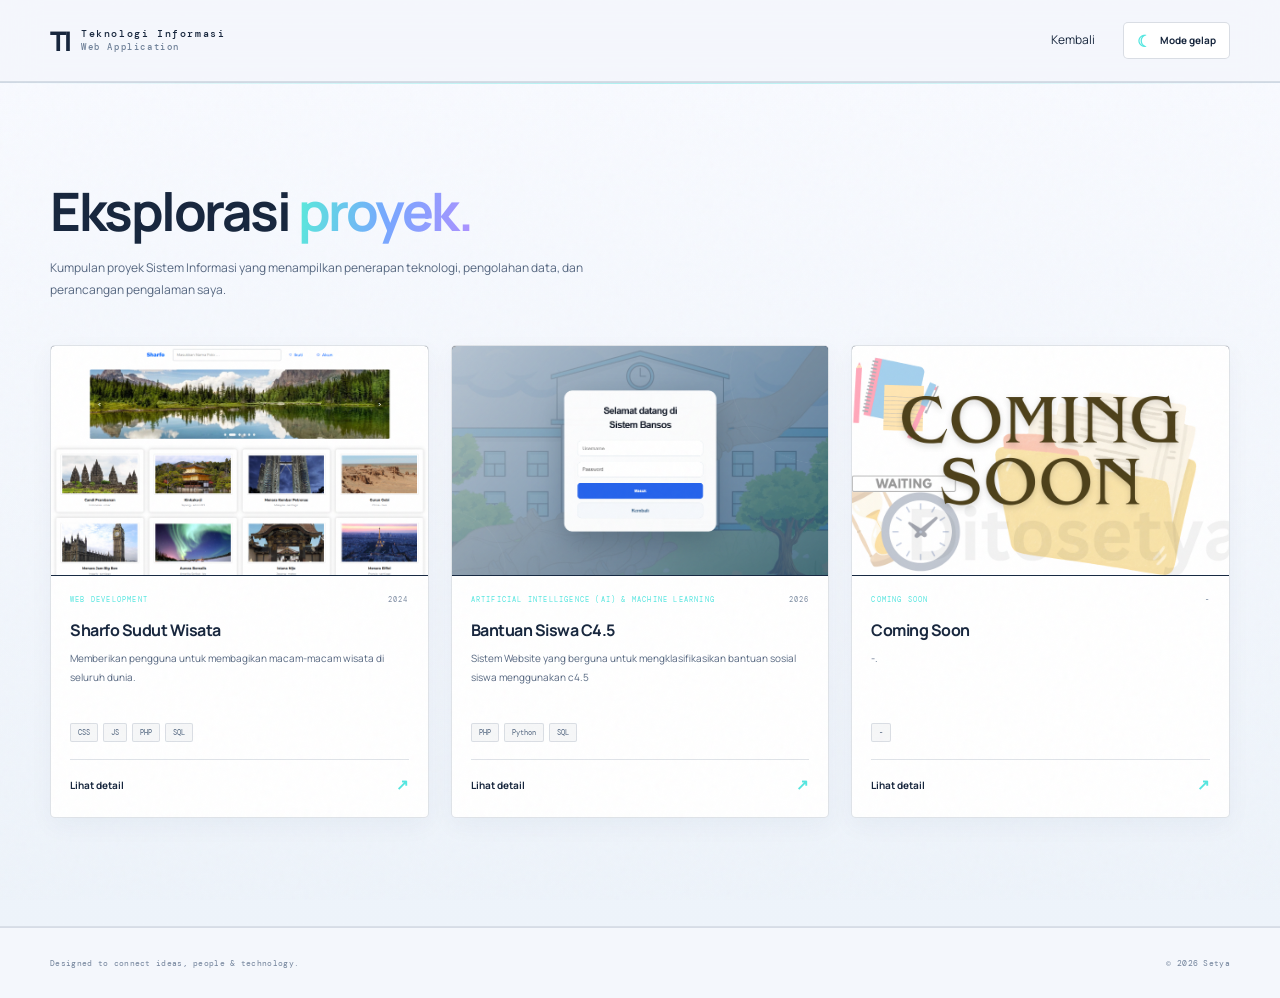
==== index.html @ 544d8579 "commit pertama: menghubungkan file lokal" ====
<!DOCTYPE html>
<html lang="id" data-theme="dark">
<head>
  <meta charset="UTF-8">
  <meta name="viewport" content="width=device-width, initial-scale=1.0">
  <meta name="theme-color" content="#090f1f" id="themeColorMeta">
  <meta name="description" content="Portofolio proyek Sistem Informasi.">
  <link rel="icon" type="image/png" href="webpage-list.png">
  <title>TI - Teknologi Informasi</title>
  <script>
    try {
      const savedTheme = localStorage.getItem('si-projectspace-theme');
      const preferredTheme = window.matchMedia('(prefers-color-scheme: light)').matches
        ? 'light'
        : 'dark';
      document.documentElement.dataset.theme =
        savedTheme || preferredTheme;
    } catch (error) {
      document.documentElement.dataset.theme = 'dark';
    }
  </script>
  <link rel="stylesheet" href="style.css">
  <style>
    /* Gambar proyek dari file lokal */
    .project-art { height: 230px; position: relative; overflow: hidden; background: #14243c; border-bottom: 1px solid var(--line); }
    .project-art::after { display: none; }
    .project-image { display: block; width: 100%; height: 100%; object-fit: cover; object-position: center; transition: transform .45s ease; }

    /* Seluruh kartu merupakan tautan */
    a.project-card { display: block; width: 100%; color: inherit; text-decoration: none; cursor: pointer; }
    a.project-card:focus-visible { outline: 2px solid var(--cyan); outline-offset: 5px; }
    a.project-card:hover .project-image { transform: scale(1.035); }

    /* Tampilan Lihat Detail */
    .detail-link { display: flex; align-items: center; justify-content: space-between; width: 100%; margin-top: 17px; padding: 12px 0 0; border-top: 1px solid var(--line); background: none; color: #dce9fa; font-size: 10px; font-weight: 700; text-align: left; }
    .detail-link span { font-size: 15px; color: var(--cyan); transition: transform .2s ease; }
    a.project-card:hover .detail-link span { transform: translate(3px, -3px); }
    html[data-theme="light"] .detail-link { color: #17263d; border-top-color: var(--line); }
    @media (max-width: 720px) {
      .project-art {
        height: 220px;
      }
    }
  </style>
  <script src="script.js" defer></script>
</head>

<body>
  <div class="page-noise" aria-hidden="true"></div>
  <!-- HEADER -->
  <header class="site-header">
    <nav class="nav container" aria-label="Navigasi utama">
      <a class="brand" href="#projects">
        <span class="brand-mark">TI</span>
        <span class="brand-name">
          Teknologi Informasi<span>Web Application</span>
        </span>
      </a>
      <div class="nav-actions">
        <a class="nav-link active" href="https://ditosetya.github.io/setya-portfolio/">Kembali</a>
        <button class="theme-toggle" id="themeToggle" type="button" aria-label="Ganti ke mode terang" aria-pressed="false">
          <span class="theme-toggle-icon" aria-hidden="true">☼</span>
          <span class="theme-toggle-label">Mode terang</span>
        </button>
      </div>
    </nav>
  </header>

  <!-- DAFTAR PROYEK -->
  <main>
    <section class="projects-section section-pad" id="projects">
      <div class="container">
        <div class="section-heading">
          <div>
            <h2>Eksplorasi <span class="gradient-text">proyek.</span></h2>
            <p class="section-description">Kumpulan proyek Sistem Informasi yang menampilkan penerapan teknologi, pengolahan data, dan perancangan pengalaman saya.</p>
          </div>
        </div>

        <!-- PROJECT GRID -->
        <div class="project-grid" id="projectGrid">

          <!-- PROJECT 01 || SHARFO SUDUT WISATA -->
          <a class="project-card project-library" href="Sharfo-Sudut-Wisata/index.html" aria-label="Buka Sistem Informasi Perpustakaan">
            <div class="project-art">
              <img class="project-image" src="Sharfo-Sudut-Wisata/assets/Judul-Sharfo-Sudut-Wisata.png" alt="Screenshot Sistem Informasi Perpustakaan" loading="lazy" decoding="async">
            </div>
            <div class="project-info">
              <div class="project-type">
                <span>WEB DEVELOPMENT</span>
                <span class="project-year">2024</span>
              </div>
              <h3>Sharfo Sudut Wisata</h3>
              <p>Memberikan pengguna untuk membagikan macam-macam wisata di seluruh dunia.</p>
              <div class="tag-row">
                <span>CSS</span>
                <span>JS</span>
                <span>PHP</span>
                <span>SQL</span>
              </div>
              <div class="detail-link">Lihat detail <span>↗</span></div>
            </div>
          </a>

          <!-- PROJECT 02 || BANTUAN SISWA C45 -->
          <a class="project-card project-dashboard" href="Bantuan-Siswa-C45/index.html" aria-label="Buka Dashboard Analisis Penjualan">
            <div class="project-art">
              <img class="project-image" src="Bantuan-Siswa-C45/assets/Judul-Bantuan-Siswa-C45.png" alt="Screenshot Dashboard Analisis Penjualan" loading="lazy" decoding="async">
            </div>
            <div class="project-info">
              <div class="project-type">
                <span>ARTIFICIAL INTELLIGENCE (AI) &amp; MACHINE LEARNING</span>
                <span class="project-year">2026</span>
              </div>
              <h3>Bantuan Siswa C4.5</h3>
              <p>Sistem Website yang berguna untuk mengklasifikasikan bantuan sosial siswa menggunakan c4.5</p>
              <div class="tag-row">
                <span>PHP</span>
                <span>Python</span>
                <span>SQL</span>
              </div>
              <div class="detail-link">Lihat detail <span>↗</span></div>
            </div>
          </a>

          <!-- PROJECT 03 || COMING SOON -->
          <a class="project-card project-kasir" href="#" aria-label="Buka Desain UI/UX Aplikasi Kasir">
            <div class="project-art">
              <img class="project-image" src="coming-soon.png" alt="Screenshot Desain UI/UX Aplikasi Kasir" loading="lazy" decoding="async">
            </div>
            <div class="project-info">
              <div class="project-type">
                <span>COMING SOON</span>
                <span class="project-year">-</span>
              </div>
              <h3>Coming Soon</h3>
              <p>-.</p>
              <div class="tag-row">
                <span>-</span>
              </div>
              <div class="detail-link">Lihat detail <span>↗</span></div>
            </div>
          </a>

        </div>
      </div>
    </section>
  </main>

  <!-- FOOTER -->
  <footer class="site-footer">
    <div class="container footer-inner">
      <p>Designed to connect ideas, people &amp; technology.</p>
      <span class="copyright">© <span id="currentYear">2026</span> Setya</span>
    </div>
  </footer>
</body>
</html>
---- style.css ----
@import url('https://fonts.googleapis.com/css2?family=DM+Mono:wght@400;500&family=Manrope:wght@400;500;600;700;800&display=swap');

:root{--bg:#090f1f;--bg-2:#0d1528;--panel:#101b31;--panel-2:#121f38;--text:#edf4ff;--muted:#99a9c3;--muted-2:#657894;--cyan:#55e6e0;--blue:#6c8cff;--purple:#a58bff;--line:rgba(166,190,226,.14);--mono:'DM Mono',monospace;--sans:'Manrope',Arial,sans-serif;--max:1180px}
*{box-sizing:border-box}html{scroll-behavior:smooth;scroll-padding-top:90px}body{margin:0;background:var(--bg);color:var(--text);font-family:var(--sans);font-size:14px;line-height:1.7;overflow-x:hidden}body.modal-open{overflow:hidden}a{color:inherit;text-decoration:none}button,input{font:inherit}.container{width:min(var(--max),calc(100% - 56px));margin:0 auto}.page-noise{position:fixed;inset:0;pointer-events:none;z-index:10;opacity:.12;background-image:url("data:image/svg+xml,%3Csvg viewBox='0 0 180 180' xmlns='http://www.w3.org/2000/svg'%3E%3Cfilter id='n'%3E%3CfeTurbulence type='fractalNoise' baseFrequency='.85' numOctaves='3' stitchTiles='stitch'/%3E%3C/filter%3E%3Crect width='100%25' height='100%25' filter='url(%23n)' opacity='.2'/%3E%3C/svg%3E")}.site-header{height:82px;border-bottom:1px solid var(--line);background:rgba(9,15,31,.82);backdrop-filter:blur(18px);position:sticky;top:0;z-index:20}.nav{height:100%;display:flex;align-items:center;justify-content:space-between}.brand{display:flex;align-items:center;gap:11px}.brand-mark{font-size:27px;font-weight:800;letter-spacing:-2px;color:#f6fbff}.brand-mark span{color:var(--cyan)}.brand-name{font-family:var(--mono);font-size:10px;letter-spacing:1.6px;color:#dce8fc;font-weight:500;line-height:1.4}.brand-name span{display:block;color:var(--muted-2);font-size:9px}.nav-links{display:flex;align-items:center;gap:36px}.nav-link{font-size:12px;color:var(--muted);transition:.2s}.nav-link:hover,.nav-link.active{color:var(--text)}.nav-cta{font-size:11px;font-weight:700;padding:11px 17px;border:1px solid rgba(85,230,224,.42);border-radius:5px;color:var(--cyan);transition:.25s}.nav-cta span{margin-left:13px}.nav-cta:hover{background:rgba(85,230,224,.1);border-color:var(--cyan)}.menu-toggle{display:none;background:none;border:0;padding:8px}.menu-toggle span{display:block;width:24px;height:2px;margin:5px;background:var(--text)}
.hero{min-height:650px;display:grid;grid-template-columns:1fr .9fr;align-items:center;position:relative;padding-top:45px;padding-bottom:78px}.hero-copy{padding:35px 0 20px;position:relative;z-index:2}.eyebrow{font-family:var(--mono);font-size:10px;letter-spacing:2px;color:var(--cyan);display:flex;align-items:center;gap:10px}.status-dot,.live-pulse{width:7px;height:7px;border-radius:50%;background:var(--cyan);box-shadow:0 0 12px var(--cyan)}h1,h2,h3,p{margin-top:0}.hero h1{font-size:clamp(43px,5.7vw,72px);line-height:1.11;letter-spacing:-4px;font-weight:800;max-width:670px;margin:25px 0 22px}.gradient-text{background:linear-gradient(100deg,#5be8dc 4%,#77a7ff 52%,#ad91ff 100%);-webkit-background-clip:text;background-clip:text;color:transparent}.hero-description{max-width:540px;color:var(--muted);font-size:14px;line-height:1.95}.hero-actions{display:flex;gap:13px;margin-top:32px}.button{display:inline-flex;align-items:center;justify-content:center;gap:24px;padding:14px 18px;border-radius:4px;font-size:11px;font-weight:800;letter-spacing:.2px;transition:transform .2s,background .2s}.button:hover{transform:translateY(-3px)}.button-primary{background:var(--cyan);color:#071520;box-shadow:0 8px 28px rgba(85,230,224,.15)}.button-primary:hover{background:#8af5ed}.button-ghost{border:1px solid var(--line);color:#d7e3f7}.button-ghost:hover{background:rgba(255,255,255,.04)}.hero-meta{display:flex;align-items:center;gap:27px;margin-top:59px}.meta-item{display:flex;flex-direction:column;gap:1px}.meta-number{font-size:22px;font-weight:800;letter-spacing:-1px}.meta-label{font-size:9px;color:var(--muted-2);font-family:var(--mono);letter-spacing:.4px}.meta-divider{height:29px;width:1px;background:var(--line)}
.hero-visual{height:470px;position:relative;display:flex;justify-content:center;align-items:center;isolation:isolate}.visual-grid{position:absolute;inset:22px 0;background-image:linear-gradient(rgba(120,157,207,.09) 1px,transparent 1px),linear-gradient(90deg,rgba(120,157,207,.09) 1px,transparent 1px);background-size:38px 38px;mask-image:radial-gradient(ellipse at center,#000 15%,transparent 72%);z-index:-2}.visual-glow{position:absolute;width:310px;height:310px;background:rgba(73,154,224,.18);filter:blur(75px);border-radius:50%;z-index:-2}.visual-orbit{position:absolute;border:1px solid rgba(108,140,255,.22);border-radius:50%;transform:rotate(-25deg)}.orbit-one{width:420px;height:210px}.orbit-two{width:330px;height:370px;transform:rotate(48deg);border-color:rgba(85,230,224,.18)}.core-card{width:235px;height:260px;border:1px solid rgba(135,177,235,.32);background:linear-gradient(145deg,rgba(24,43,73,.94),rgba(10,20,39,.93));box-shadow:0 25px 80px rgba(0,0,0,.4),inset 0 1px rgba(255,255,255,.08);border-radius:9px;display:flex;flex-direction:column;align-items:center;justify-content:center;position:relative;transform:rotate(-5deg)}.core-card:before,.core-card:after{content:"";position:absolute;width:7px;height:7px;border-radius:50%;background:var(--cyan);box-shadow:0 0 15px var(--cyan)}.core-card:before{top:13px;left:13px}.core-card:after{bottom:13px;right:13px;background:var(--purple);box-shadow:0 0 15px var(--purple)}.core-symbol{width:66px;height:66px;display:grid;grid-template-columns:1fr 1fr;gap:5px;transform:rotate(45deg);margin-bottom:23px}.core-symbol span{border:2px solid var(--cyan);border-radius:3px;box-shadow:0 0 13px rgba(85,230,224,.2)}.core-symbol span:nth-child(2),.core-symbol span:nth-child(3){border-color:var(--blue)}.core-card p{text-align:center;line-height:1.2;letter-spacing:3px;font-size:11px;color:#aabbd8;margin:0}.core-card p b{font-size:19px;color:#f0f7ff;letter-spacing:2px}.core-line{width:50px;height:1px;background:linear-gradient(90deg,transparent,var(--cyan),transparent);margin:18px 0 10px}.core-card small{font-family:var(--mono);font-size:7px;letter-spacing:1.1px;color:#7e91af}.floating-card{position:absolute;display:flex;align-items:center;gap:11px;min-width:205px;padding:12px 14px;border:1px solid rgba(139,172,221,.2);border-radius:6px;background:rgba(13,25,46,.9);box-shadow:0 15px 40px rgba(0,0,0,.25);backdrop-filter:blur(10px)}.card-top{top:76px;right:0}.card-bottom{bottom:78px;left:2px}.mini-icon{width:30px;height:30px;display:grid;place-items:center;border-radius:5px;font-size:18px}.mini-icon.cyan{background:rgba(85,230,224,.12);color:var(--cyan)}.mini-icon.purple{background:rgba(165,139,255,.14);color:var(--purple)}.floating-card strong{font-size:10px;display:block}.floating-card small{display:block;font-size:8px;color:var(--muted-2);font-family:var(--mono)}.tiny-arrow{margin-left:auto;color:var(--cyan)}.live-pulse{margin-left:auto;width:6px;height:6px}.visual-label{position:absolute;font-family:var(--mono);font-size:8px;color:#526681;letter-spacing:1px}.label-left{bottom:20px;left:3px}.label-right{top:20px;right:8px}.scroll-cue{position:absolute;bottom:23px;left:0;display:flex;align-items:center;gap:11px;font-family:var(--mono);font-size:8px;letter-spacing:1.5px;color:#657894}.scroll-cue span{height:32px;width:1px;background:linear-gradient(var(--cyan),transparent)}
.section-pad{padding:108px 0}.projects-section{background:linear-gradient(180deg,#0b1324 0%,#0d172b 100%);border-top:1px solid var(--line);border-bottom:1px solid var(--line);position:relative}.projects-section:before{content:"";position:absolute;top:0;left:0;right:0;height:1px;background:linear-gradient(90deg,transparent,rgba(85,230,224,.45),transparent)}.section-heading{display:flex;align-items:flex-end;justify-content:space-between;margin-bottom:43px}.section-eyebrow{color:#7c91b0}.section-heading h2,.about-heading h2,.contact-inner h2{font-size:clamp(34px,4.5vw,53px);line-height:1.2;letter-spacing:-2.5px;margin:15px 0 13px}.section-description{max-width:540px;color:var(--muted);font-size:12px;line-height:1.9;margin-bottom:0}.section-index{text-align:right;font-family:var(--mono);display:flex;flex-direction:column;gap:6px;padding-bottom:5px}.section-index span{font-size:8px;letter-spacing:1.5px;color:var(--muted-2)}.section-index strong{font-size:13px;font-weight:400;color:var(--cyan)}.project-toolbar{display:flex;justify-content:space-between;align-items:center;gap:20px;margin-bottom:27px}.filter-list{display:flex;align-items:center;gap:7px;flex-wrap:wrap}.filter-button{border:1px solid transparent;background:transparent;color:var(--muted);font-size:10px;padding:8px 11px;border-radius:3px;cursor:pointer;transition:.2s}.filter-button:hover{color:var(--text);border-color:var(--line)}.filter-button.active{background:rgba(85,230,224,.09);border-color:rgba(85,230,224,.25);color:var(--cyan)}.filter-button span{font-family:var(--mono);font-size:8px;margin-left:5px;opacity:.65}.search-box{height:35px;min-width:190px;border:1px solid var(--line);border-radius:3px;display:flex;align-items:center;gap:8px;padding:0 10px;color:var(--muted-2)}.search-box>span{font-size:20px;line-height:1}.search-box input{width:125px;outline:0;border:0;background:transparent;color:var(--text);font-size:10px}.search-box input::placeholder{color:#647895}.search-box kbd{font-family:var(--mono);font-size:8px;border:1px solid var(--line);border-radius:3px;padding:1px 5px}.project-grid{display:grid;grid-template-columns:repeat(3,1fr);gap:22px}.project-card{background:rgba(16,27,49,.68);border:1px solid var(--line);border-radius:5px;overflow:hidden;transition:transform .3s,border-color .3s,box-shadow .3s;min-width:0}.project-card:hover{transform:translateY(-6px);border-color:rgba(85,230,224,.32);box-shadow:0 18px 45px rgba(0,0,0,.18)}.project-card.is-hidden{display:none}.project-art{height:218px;position:relative;overflow:hidden;background:#14243c;border-bottom:1px solid var(--line)}.project-art:after{content:"";position:absolute;inset:0;background:linear-gradient(135deg,rgba(85,230,224,.035),transparent 45%,rgba(165,139,255,.05));pointer-events:none}.art-topline{position:absolute;top:14px;left:16px;right:16px;display:flex;justify-content:space-between;font-family:var(--mono);font-size:7px;letter-spacing:1px;color:rgba(194,216,244,.65);z-index:2}.art-library{background:radial-gradient(ellipse at 50% 100%,#1b4b65 0%,#14263e 51%,#111d34 100%)}.library-window{position:absolute;width:72%;height:143px;left:14%;top:56px;border:1px solid rgba(155,205,229,.35);border-radius:5px;background:#e8f2f7;box-shadow:0 15px 35px rgba(0,0,0,.35);transform:perspective(700px) rotateY(-8deg) rotateX(3deg);overflow:hidden}.window-bar{height:17px;background:#d3e3ed;display:flex;align-items:center;padding:0 8px;gap:4px}.window-bar i{height:4px;width:4px;border-radius:50%;background:#86a4ba}.window-bar span{font:6px var(--mono);color:#668096;margin-left:8px}.library-content{display:flex;height:126px}.library-side{width:29%;background:#173d55;padding:12px 9px;color:#b4edf0;font-size:8px}.library-side i{display:block;width:62%;height:3px;background:#50758a;border-radius:4px;margin-top:11px}.library-main{padding:12px 13px;flex:1;color:#18364a}.library-main small{font:6px var(--mono);color:#66859a}.library-main>b{display:block;font-size:13px;line-height:1.1;margin-top:5px}.book-row{display:flex;gap:5px;margin-top:9px}.book-row i{height:22px;width:15px;border-radius:2px;background:linear-gradient(130deg,#69c9c2,#24718c)}.book-row i:nth-child(2){background:linear-gradient(130deg,#a7a1f3,#5d6da9)}.book-row i:nth-child(3){background:linear-gradient(130deg,#f0b979,#c47553)}.fake-lines i{display:block;height:2px;background:#cfdee7;margin-top:5px;width:80%}.fake-lines i:nth-child(2){width:60%}.art-orbit{position:absolute;width:210px;height:210px;border:1px solid rgba(85,230,224,.16);border-radius:50%;left:calc(50% - 105px);top:25px}.art-dashboard{background:radial-gradient(ellipse at 50% 100%,#364477 0%,#1a2445 56%,#121c36 100%)}.dash-window{position:absolute;left:15%;top:57px;width:70%;height:140px;border-radius:5px;border:1px solid rgba(153,170,255,.35);background:#101a33;padding:12px 14px;box-shadow:0 15px 35px rgba(0,0,0,.3);transform:rotate(2deg)}.dash-heading{display:flex;justify-content:space-between;color:#d8e2ff;font-size:8px}.dash-heading b{color:#8ea4df;letter-spacing:2px}.dash-metrics{display:flex;gap:18px;margin-top:8px}.dash-metrics div{display:flex;flex-direction:column}.dash-metrics small{font:6px var(--mono);color:#7e90bb}.dash-metrics b{font-size:11px;color:#edf3ff}.dash-metrics i{font:6px var(--mono);font-style:normal;color:#58dcca}.chart-area{height:51px;border-bottom:1px solid #344366;display:flex;align-items:flex-end;margin-top:5px;position:relative}.chart-y{position:absolute;inset:0;display:flex;flex-direction:column;justify-content:space-around}.chart-y i{height:1px;width:100%;background:rgba(123,145,192,.15)}.bars{height:100%;width:100%;display:flex;align-items:flex-end;justify-content:space-around;padding:0 9px;z-index:1}.bars i{width:8px;height:var(--h);background:linear-gradient(0deg,#4d82e9,#68e4d6);border-radius:2px 2px 0 0}.art-pos{background:radial-gradient(ellipse at center,#3a386f 0%,#202749 45%,#121d37 100%)}.phone-mockup{position:absolute;width:112px;height:177px;left:calc(50% - 56px);top:48px;border:3px solid #29395a;border-radius:18px;background:#0e1930;padding:5px;box-shadow:0 15px 40px rgba(0,0,0,.4);transform:rotate(-7deg)}.phone-notch{height:7px;width:37px;border-radius:0 0 7px 7px;background:#29395a;margin:-2px auto 5px}.phone-screen{height:calc(100% - 10px);border-radius:10px;background:linear-gradient(160deg,#172d4a,#101b34);padding:7px 7px;color:#eaf5ff}.phone-greeting{font-size:6px;color:#9eafc7}.phone-greeting b{color:white}.phone-balance{margin-top:9px;padding:8px 6px;background:linear-gradient(120deg,#3a58a1,#327b8c);border-radius:5px;display:flex;flex-direction:column}.phone-balance small{font:4px var(--mono);color:#d2e7f7}.phone-balance b{font-size:10px}.phone-balance span{font:4px var(--mono);color:#80f0d8}.phone-quick{display:flex;justify-content:space-around;margin:8px 0}.phone-quick i{font-style:normal;background:#253e60;color:#66e2d5;border-radius:5px;width:18px;height:18px;text-align:center;line-height:18px;font-size:10px}.phone-caption{font:4px var(--mono);color:#92a8c4}.phone-products{display:flex;gap:4px;margin-top:5px}.phone-products i{height:24px;flex:1;border-radius:3px;background:linear-gradient(140deg,#f2b878,#8c5c78)}.phone-products i:nth-child(2){background:linear-gradient(140deg,#8fd7d1,#398897)}.phone-products i:nth-child(3){background:linear-gradient(140deg,#a5a0f1,#575c9a)}.design-orb{position:absolute;border:1px solid rgba(165,139,255,.4);border-radius:50%}.orb-a{height:170px;width:170px;top:27px;left:calc(50% - 85px)}.orb-b{height:220px;width:220px;top:2px;left:calc(50% - 110px);border-color:rgba(85,230,224,.16)}.art-umkm{background:radial-gradient(ellipse at 50% 100%,#456b65 0%,#233f4b 55%,#15283e 100%)}.umkm-window{position:absolute;left:10%;top:57px;width:80%;height:137px;background:#f1eee5;border-radius:4px;overflow:hidden;box-shadow:0 15px 35px rgba(0,0,0,.3);transform:rotate(-2deg)}.umkm-nav{height:25px;border-bottom:1px solid #e2dfd5;display:flex;align-items:center;justify-content:space-between;padding:0 10px;color:#263c36}.umkm-nav b{font-size:9px;letter-spacing:-.5px}.umkm-nav b span{color:#c27c52}.umkm-nav small{font:4px var(--mono);color:#7d857c}.umkm-hero{display:flex;justify-content:space-between;padding:11px 13px;color:#243a32}.umkm-hero>div:first-child{display:flex;flex-direction:column}.umkm-hero small{font:5px var(--mono);letter-spacing:1px;color:#a36e4e}.umkm-hero b{font-size:21px;line-height:1.05;letter-spacing:-1px;margin-top:3px}.umkm-hero em{font-style:normal;color:#b7774f}.umkm-hero span{font-size:5px;color:#7b857d;margin-top:6px}.umkm-hero i{font:5px var(--mono);font-style:normal;margin-top:10px;color:#a36e4e}.product-shape{width:76px;height:76px;border-radius:50%;background:#d5a675;position:relative;margin:7px 9px 0 0;box-shadow:0 7px 15px rgba(117,76,44,.2)}.product-shape:before{content:"";position:absolute;width:45px;height:55px;left:15px;top:12px;background:#f1d3a6;border-radius:40% 40% 12% 12%;transform:rotate(-9deg)}.product-shape span{position:absolute;z-index:1;width:40px;height:17px;left:18px;top:32px;background:#597466;border-radius:3px;transform:rotate(-8deg)}.product-shape i{position:absolute;z-index:2;left:29px;top:36px;width:19px;height:5px;border-top:1px solid #efe0bf;border-bottom:1px solid #efe0bf}.art-inventory{background:radial-gradient(ellipse at center,#225069 0%,#142c45 56%,#101e35 100%)}.flow-canvas{position:absolute;inset:50px 9% 23px;border:1px solid rgba(85,230,224,.2);background-image:linear-gradient(rgba(85,230,224,.07) 1px,transparent 1px),linear-gradient(90deg,rgba(85,230,224,.07) 1px,transparent 1px);background-size:18px 18px;border-radius:4px}.flow-node{position:absolute;border:1px solid rgba(85,230,224,.65);background:#102b42;color:#a9f5eb;font:7px var(--mono);text-align:center;padding:10px 9px;border-radius:3px;box-shadow:0 0 18px rgba(85,230,224,.07)}.node-user{top:39%;left:6%}.node-system{top:28%;left:37%;padding:13px 15px;background:#18465a;color:#fff}.node-db{top:39%;right:6%;border-color:rgba(165,139,255,.65);color:#c6b6ff;background:#29264d}.flow-line{height:1px;position:absolute;top:52%;background:linear-gradient(90deg,var(--cyan),var(--purple))}.line-one{left:24%;width:14%}.line-two{left:65%;width:14%}.flow-caption{position:absolute;bottom:8px;left:10px;font:5px var(--mono);letter-spacing:1px;color:#7593a9}.flow-dot{position:absolute;width:5px;height:5px;background:var(--cyan);border-radius:50%;box-shadow:0 0 10px var(--cyan)}.dot-one{top:16px;left:21px}.dot-two{right:22px;bottom:16px;background:var(--purple);box-shadow:0 0 10px var(--purple)}.art-process{background:radial-gradient(ellipse at 50% 100%,#51427c 0%,#262849 55%,#151e38 100%)}.process-board{position:absolute;left:9%;right:9%;top:65px;height:118px;border:1px solid rgba(190,172,255,.3);background:rgba(16,24,49,.83);border-radius:5px;padding:12px 10px;box-shadow:0 14px 30px rgba(0,0,0,.25)}.process-title{font:6px var(--mono);letter-spacing:1px;color:#a99ed6}.process-track{display:flex;align-items:center;justify-content:space-between;margin-top:17px}.process-step{display:flex;flex-direction:column;align-items:center;gap:1px;min-width:42px}.process-step i{font:6px var(--mono);font-style:normal;color:#a79bda;border:1px solid #71669f;border-radius:50%;height:20px;width:20px;display:grid;place-items:center}.process-step b{font-size:6px;color:#e1dcf7}.process-step small{font:5px var(--mono);color:#8e91b2}.active-step i{background:#7669b9;color:white;box-shadow:0 0 14px rgba(165,139,255,.5)}.process-arrow{font-size:12px;color:#9b8bde;margin-top:-12px}.process-footer{position:absolute;bottom:8px;left:10px;right:10px;display:flex;justify-content:space-between;font:5px var(--mono);color:#777da6}.process-footer span:last-child{letter-spacing:3px;color:var(--purple)}
.project-info{padding:18px 19px 19px}.project-type{display:flex;justify-content:space-between;align-items:center;font-family:var(--mono);font-size:7px;letter-spacing:1.2px;color:var(--cyan)}.project-year{color:#637894}.project-info h3{font-size:16px;letter-spacing:-.5px;line-height:1.4;margin:13px 0 8px}.project-info>p{font-size:10px;line-height:1.9;color:var(--muted);min-height:59px;margin-bottom:15px}.tag-row{display:flex;gap:5px;flex-wrap:wrap}.tag-row span{font:7px var(--mono);color:#9eb1cc;border:1px solid rgba(146,173,215,.16);background:rgba(146,173,215,.055);padding:4px 7px;border-radius:2px}.detail-link{display:flex;align-items:center;justify-content:space-between;width:100%;margin-top:17px;padding:12px 0 0;border:0;border-top:1px solid var(--line);background:none;color:#dce9fa;font-size:10px;font-weight:700;cursor:pointer;text-align:left}.detail-link span{font-size:15px;color:var(--cyan);transition:transform .2s}.detail-link:hover span{transform:translate(3px,-3px)}.empty-state{padding:60px 20px;text-align:center;border:1px dashed var(--line);border-radius:5px;color:var(--muted)}.empty-state>span{font-size:28px;color:var(--cyan)}.empty-state b{display:block;color:var(--text);margin-top:10px}.empty-state p{font-size:11px;margin:4px 0 0}.project-footnote{display:flex;align-items:center;gap:16px;margin-top:35px}.project-footnote p{font:7px var(--mono);letter-spacing:1px;color:#627590;margin:0;text-align:center}.footnote-line{height:1px;flex:1;background:var(--line)}
.about-section{background:#0b1426}.about-layout{display:grid;grid-template-columns:1fr 1fr;gap:12%;align-items:center}.about-heading{position:relative;min-height:280px}.about-heading h2{margin-top:20px}.about-stamp{position:absolute;bottom:-10px;right:28px;width:68px;height:68px;border:1px solid rgba(85,230,224,.35);border-radius:50%;display:flex;flex-direction:column;align-items:center;justify-content:center;color:var(--cyan);font-size:17px;font-weight:800;line-height:1.1;transform:rotate(12deg)}.about-stamp span{font:7px var(--mono);letter-spacing:1px;margin-top:5px;color:#8199b8}.about-copy{border-left:1px solid rgba(85,230,224,.22);padding-left:35px}.about-lead{font-size:20px;font-weight:700;letter-spacing:-.5px;margin-bottom:13px}.about-lead span{color:var(--cyan)}.about-copy>p:not(.about-lead){font-size:11px;line-height:2;color:var(--muted);margin-bottom:13px}.skills-block{margin-top:26px}.skills-label{font:8px var(--mono);letter-spacing:1.5px;color:#8195b2}.skill-chips{display:flex;flex-wrap:wrap;gap:7px;margin-top:11px}.skill-chips span{font-size:9px;color:#c1d0e7;padding:7px 10px;border:1px solid var(--line);border-radius:3px;background:rgba(255,255,255,.02)}.contact-section{padding:78px 0;background:linear-gradient(110deg,#112b3d,#172447 56%,#29234c);position:relative;overflow:hidden}.contact-section:after{content:"SI";position:absolute;right:6%;top:-85px;font-size:300px;font-weight:800;letter-spacing:-30px;color:rgba(255,255,255,.025);pointer-events:none}.contact-inner{display:flex;justify-content:space-between;align-items:center;position:relative;z-index:1}.contact-inner .eyebrow{color:#8eece2}.contact-inner h2{margin:13px 0;font-size:42px}.contact-inner p{font-size:11px;color:#a8bbd3;margin:0}.contact-button{display:flex;align-items:center;gap:35px;padding:16px 20px;border:1px solid rgba(118,232,222,.6);color:#a7f5e9;font-size:11px;font-weight:800;border-radius:3px;transition:.2s}.contact-button span{font-size:17px}.contact-button:hover{background:rgba(85,230,224,.12);transform:translateY(-3px)}.site-footer{background:#080e1b;border-top:1px solid var(--line);padding:23px 0}.footer-inner{display:flex;align-items:center;justify-content:space-between}.footer-brand .brand-mark{font-size:22px}.footer-brand .brand-name{font-size:8px}.footer-brand .brand-name span{font-size:7px}.footer-inner>p,.copyright{margin:0;font:8px var(--mono);color:#667994;letter-spacing:.3px}.copyright{color:#899bb5}
.modal-backdrop{position:fixed;inset:0;background:rgba(3,7,15,.78);backdrop-filter:blur(8px);z-index:50;display:none;align-items:center;justify-content:center;padding:22px}.modal-backdrop.open{display:flex}.project-modal{position:relative;width:min(620px,100%);max-height:90vh;overflow:auto;background:linear-gradient(145deg,#14243d,#0d172b);border:1px solid rgba(120,174,220,.28);border-radius:7px;padding:38px;box-shadow:0 30px 100px rgba(0,0,0,.5);animation:modalIn .25s ease}@keyframes modalIn{from{opacity:0;transform:translateY(12px) scale(.985)}to{opacity:1;transform:translateY(0) scale(1)}}.modal-close{position:absolute;top:15px;right:17px;border:1px solid var(--line);background:transparent;color:#dce9fa;border-radius:3px;width:30px;height:30px;font-size:20px;cursor:pointer}.modal-kicker{font:8px var(--mono);letter-spacing:1.5px;color:var(--cyan)}.project-modal h2{font-size:28px;letter-spacing:-1.2px;line-height:1.3;margin:13px 30px 10px 0}.modal-summary{color:var(--muted);font-size:11px;line-height:1.9}.modal-divider{height:1px;background:var(--line);margin:23px 0}.modal-detail-grid{display:grid;grid-template-columns:1fr 1fr;gap:22px 28px}.modal-detail-grid span{font:8px var(--mono);letter-spacing:1px;color:#83a0c1}.modal-detail-grid p{font-size:10px;line-height:1.8;color:#d2deef;margin:7px 0 0}.modal-note{border-left:2px solid var(--cyan);padding-left:12px;margin:27px 0 0;font-size:9px;color:#8398b5;line-height:1.8}
@media(max-width:980px){.hero{grid-template-columns:1fr .8fr;min-height:600px}.hero-visual{transform:scale(.88);transform-origin:center right}.project-grid{grid-template-columns:repeat(2,1fr)}.project-info>p{min-height:44px}.about-layout{gap:7%}.filter-list{gap:2px}.filter-button{padding:7px 8px}}
@media(max-width:720px){.container{width:min(100% - 38px,var(--max))}.site-header{height:70px}.menu-toggle{display:block;cursor:pointer}.nav-links{display:none;position:absolute;top:69px;left:0;right:0;padding:20px 23px 24px;background:rgba(9,15,31,.98);border-bottom:1px solid var(--line);flex-direction:column;align-items:stretch;gap:17px}.nav-links.open{display:flex}.nav-cta{text-align:center}.hero{display:flex;flex-direction:column;align-items:stretch;padding-top:60px;padding-bottom:73px;min-height:0}.hero-copy{padding:0}.hero h1{font-size:clamp(43px,11vw,62px);letter-spacing:-2.8px;margin-top:21px}.hero-description{font-size:12px}.hero-meta{margin-top:37px;gap:18px}.meta-number{font-size:19px}.meta-label{font-size:7px}.hero-visual{height:350px;transform:none;margin-top:5px}.core-card{transform:scale(.85) rotate(-5deg)}.card-top{right:0;top:42px}.card-bottom{left:0;bottom:43px}.floating-card{min-width:184px;padding:9px 11px}.visual-label.label-left{bottom:8px}.visual-label.label-right{top:7px}.scroll-cue{bottom:16px}.section-pad{padding:75px 0}.section-heading{align-items:flex-start}.section-index{padding-top:7px}.section-heading h2,.about-heading h2{font-size:39px}.section-description{font-size:11px;max-width:440px}.project-toolbar{align-items:stretch;flex-direction:column}.filter-list{overflow-x:auto;flex-wrap:nowrap;padding-bottom:5px}.filter-button{white-space:nowrap}.search-box{width:100%}.search-box input{flex:1}.project-grid{grid-template-columns:1fr;gap:16px}.project-art{height:220px}.project-info>p{min-height:0}.project-footnote{gap:9px}.project-footnote p{font-size:6px;line-height:1.6}.about-layout{grid-template-columns:1fr;gap:16px}.about-heading{min-height:210px}.about-stamp{right:10px;bottom:0}.about-copy{padding-left:20px}.contact-section{padding:58px 0}.contact-inner{align-items:flex-start;flex-direction:column;gap:26px}.contact-inner h2{font-size:38px}.contact-button{width:100%;justify-content:space-between}.footer-inner{flex-wrap:wrap;gap:15px}.footer-inner>p{order:3;width:100%;font-size:7px}.copyright{font-size:7px}.project-modal{padding:30px 23px}.project-modal h2{font-size:23px}.modal-detail-grid{gap:17px}.modal-detail-grid p{font-size:9px}}
@media(max-width:390px){.hero h1{font-size:40px}.hero-meta{gap:12px}.meta-label{font-size:6px}.floating-card{min-width:165px}.card-top{right:-5px}.card-bottom{left:-5px}.section-heading h2,.about-heading h2{font-size:34px}.section-index{display:none}.modal-detail-grid{grid-template-columns:1fr}}
@media(prefers-reduced-motion:reduce){html{scroll-behavior:auto}*,*::before,*::after{animation-duration:.01ms!important;animation-iteration-count:1!important;transition-duration:.01ms!important}}


/* Theme switcher + simplified project-only layout */
html[data-theme="light"] {
  color-scheme: light;
  --bg: #f4f7fc;
  --bg-2: #edf2f9;
  --panel: #ffffff;
  --panel-2: #f7faff;
  --text: #17263d;
  --muted: #566780;
  --muted-2: #71829a;
  --line: rgba(44, 68, 105, .15);
}
html[data-theme="dark"] { color-scheme: dark; }

body { transition: background-color .25s ease, color .25s ease; }
.site-header { background: rgba(9, 15, 31, .86); }
.brand-mark { color: var(--text); }
.brand-name { color: var(--text); }
.nav-actions { display: flex; align-items: center; gap: 28px; }
.theme-toggle { display: inline-flex; align-items: center; gap: 9px; border: 1px solid var(--line); border-radius: 5px; background: var(--panel); color: var(--text); padding: 9px 13px; font-size: 10px; font-weight: 700; cursor: pointer; transition: border-color .2s ease, background-color .2s ease, transform .2s ease; }
.theme-toggle:hover { border-color: var(--cyan); transform: translateY(-1px); }
.theme-toggle-icon { color: var(--cyan); font-size: 16px; line-height: 1; }
.projects-section { padding-top: 82px; }
.site-footer { background: var(--bg); }
.footer-inner { min-height: 24px; }
.footer-inner > p, .copyright { color: var(--muted-2); }

html[data-theme="light"] body { background: var(--bg); color: var(--text); }
html[data-theme="light"] .site-header { background: rgba(244, 247, 252, .9); border-bottom-color: var(--line); }
html[data-theme="light"] .brand-mark { color: #17263d; }
html[data-theme="light"] .brand-name { color: #17263d; }
html[data-theme="light"] .brand-name span { color: #71829a; }
html[data-theme="light"] .nav-link { color: #566780; }
html[data-theme="light"] .nav-link:hover,
html[data-theme="light"] .nav-link.active { color: #17263d; }
html[data-theme="light"] .theme-toggle { background: #ffffff; color: #17263d; border-color: rgba(44, 68, 105, .18); }
html[data-theme="light"] .projects-section { background: linear-gradient(180deg, #f8faff 0%, #edf3fa 100%); border-top-color: var(--line); border-bottom-color: var(--line); }
html[data-theme="light"] .section-eyebrow { color: #647995; }
html[data-theme="light"] .section-index span { color: #71829a; }
html[data-theme="light"] .filter-button { color: #566780; }
html[data-theme="light"] .filter-button:hover { color: #17263d; }
html[data-theme="light"] .filter-button.active { color: #087f82; background: rgba(8, 153, 153, .08); border-color: rgba(8, 153, 153, .25); }
html[data-theme="light"] .search-box { background: #ffffff; border-color: var(--line); }
html[data-theme="light"] .search-box input { color: #17263d; }
html[data-theme="light"] .search-box input::placeholder { color: #8795a9; }
html[data-theme="light"] .search-box kbd { color: #647995; border-color: var(--line); }
html[data-theme="light"] .project-card { background: #ffffff; border-color: rgba(44, 68, 105, .15); box-shadow: 0 8px 24px rgba(31, 54, 87, .045); }
html[data-theme="light"] .project-card:hover { box-shadow: 0 18px 42px rgba(31, 54, 87, .11); }
html[data-theme="light"] .project-info h3 { color: #17263d; }
html[data-theme="light"] .project-info > p { color: #566780; }
html[data-theme="light"] .project-year { color: #7c8ca2; }
html[data-theme="light"] .tag-row span { color: #536780; border-color: rgba(44, 68, 105, .14); background: rgba(44, 68, 105, .045); }
html[data-theme="light"] .detail-link { color: #17263d; border-top-color: var(--line); }
html[data-theme="light"] .empty-state { color: #566780; border-color: rgba(44, 68, 105, .25); }
html[data-theme="light"] .empty-state b { color: #17263d; }
html[data-theme="light"] .project-footnote p { color: #71829a; }
html[data-theme="light"] .site-footer { border-top-color: var(--line); }
html[data-theme="light"] .footer-inner > p,
html[data-theme="light"] .copyright { color: #71829a; }
html[data-theme="light"] .project-modal { background: linear-gradient(145deg, #ffffff, #f1f6fc); border-color: rgba(44, 68, 105, .18); box-shadow: 0 30px 100px rgba(31, 54, 87, .22); }
html[data-theme="light"] .modal-close { color: #17263d; border-color: var(--line); }
html[data-theme="light"] .modal-detail-grid span { color: #657c99; }
html[data-theme="light"] .modal-detail-grid p { color: #40536e; }
html[data-theme="light"] .modal-note { color: #61748e; }

@media (max-width: 720px) {
  .nav-actions { gap: 15px; }
  .projects-section { padding-top: 66px; }
  .footer-inner { align-items: flex-start; flex-direction: column; gap: 8px; }
  .footer-inner > p, .copyright { width: auto; font-size: 8px; }
}

@media (prefers-reduced-motion: reduce) {
  body, .theme-toggle { transition: none; }
}
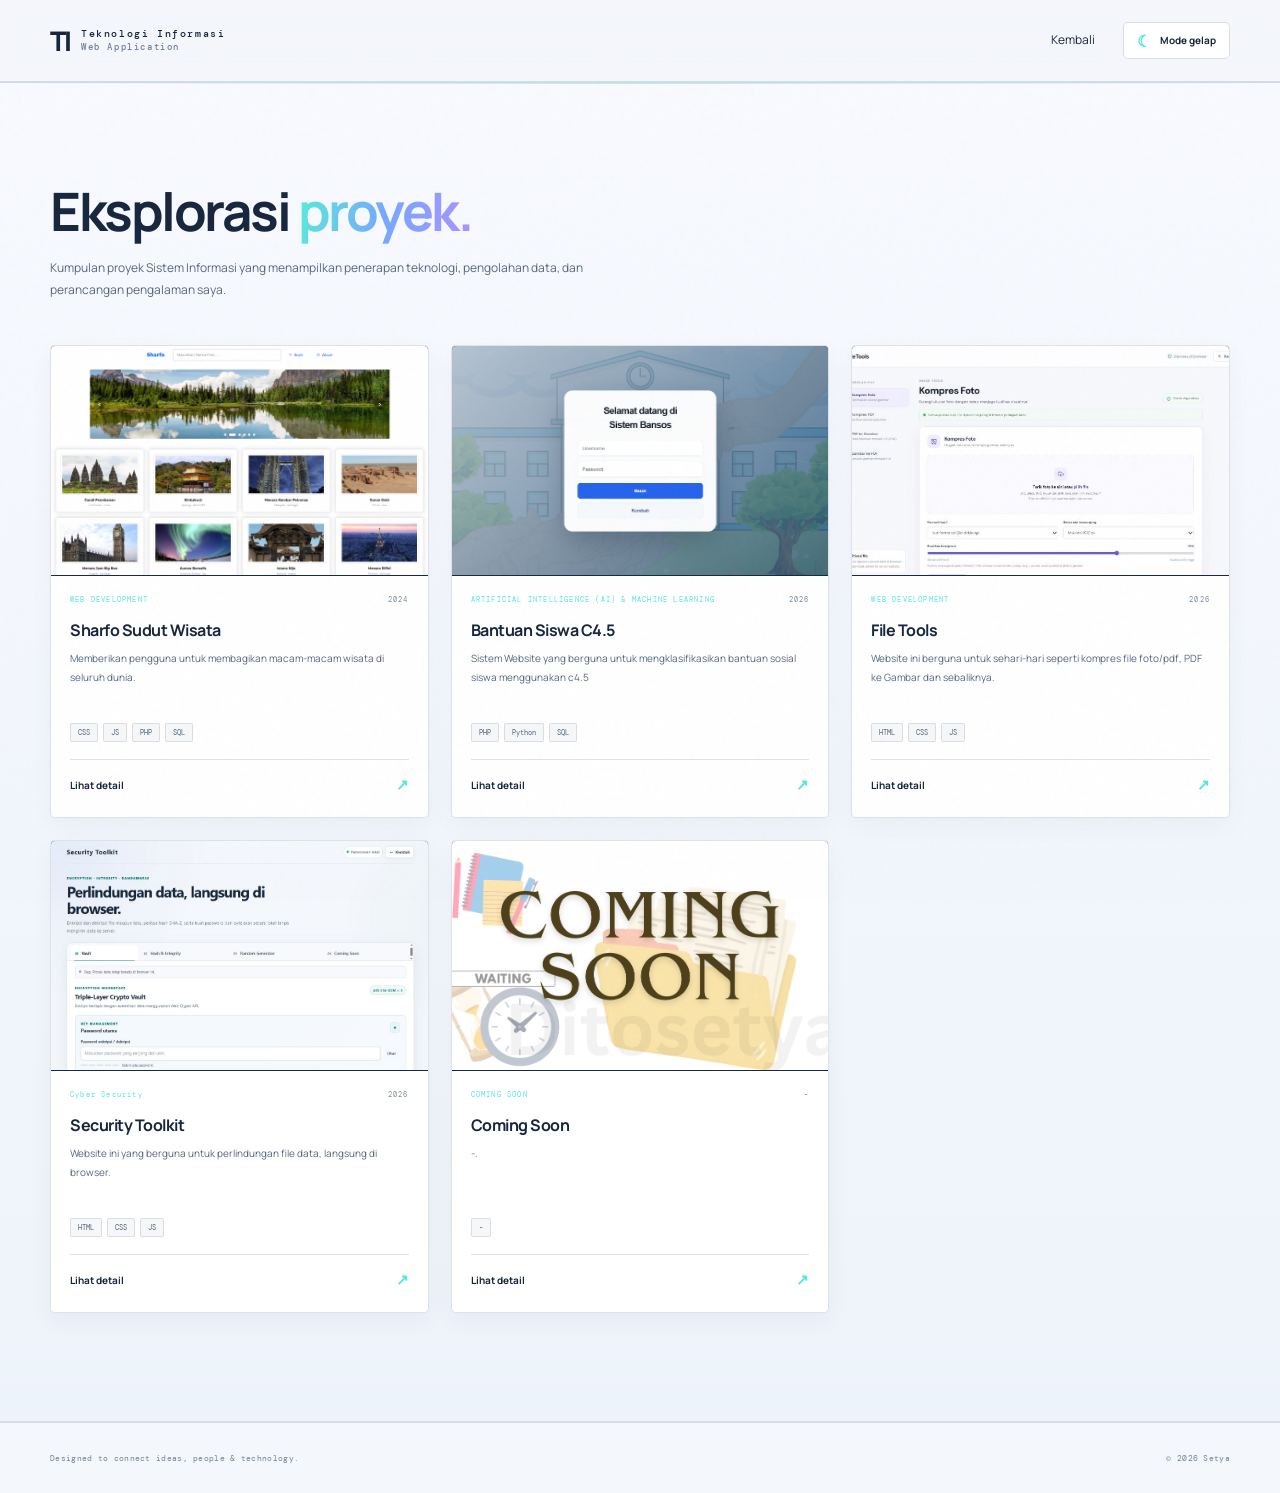
==== commit d4fac19b: "Mengganti file lama dengan file baru" ====
--- a/index.html
+++ b/index.html
@@ -81,9 +81,9 @@
         <div class="project-grid" id="projectGrid">
 
           <!-- PROJECT 01 || SHARFO SUDUT WISATA -->
-          <a class="project-card project-library" href="Sharfo-Sudut-Wisata/index.html" aria-label="Buka Sistem Informasi Perpustakaan">
-            <div class="project-art">
-              <img class="project-image" src="Sharfo-Sudut-Wisata/assets/Judul-Sharfo-Sudut-Wisata.png" alt="Screenshot Sistem Informasi Perpustakaan" loading="lazy" decoding="async">
+          <a class="project-card project-library" href="Sharfo-Sudut-Wisata/index.html">
+            <div class="project-art">
+              <img class="project-image" src="Sharfo-Sudut-Wisata/assets/Judul-Sharfo-Sudut-Wisata.png" alt="Screenshot Sharfo Sudut Wisata" loading="lazy" decoding="async">
             </div>
             <div class="project-info">
               <div class="project-type">
@@ -103,9 +103,9 @@
           </a>
 
           <!-- PROJECT 02 || BANTUAN SISWA C45 -->
-          <a class="project-card project-dashboard" href="Bantuan-Siswa-C45/index.html" aria-label="Buka Dashboard Analisis Penjualan">
-            <div class="project-art">
-              <img class="project-image" src="Bantuan-Siswa-C45/assets/Judul-Bantuan-Siswa-C45.png" alt="Screenshot Dashboard Analisis Penjualan" loading="lazy" decoding="async">
+          <a class="project-card project-dashboard" href="Bantuan-Siswa-C45/index.html">
+            <div class="project-art">
+              <img class="project-image" src="Bantuan-Siswa-C45/assets/Judul-Bantuan-Siswa-C45.png" alt="Screenshot Bantuan Siswa C4.5" loading="lazy" decoding="async">
             </div>
             <div class="project-info">
               <div class="project-type">
@@ -123,8 +123,50 @@
             </div>
           </a>
 
-          <!-- PROJECT 03 || COMING SOON -->
-          <a class="project-card project-kasir" href="#" aria-label="Buka Desain UI/UX Aplikasi Kasir">
+          <!-- PROJECT 03 || File Tools -->
+          <a class="project-card project-kasir" href="File-Tools/index.html">
+            <div class="project-art">
+              <img class="project-image" src="File-Tools/assets/Judul-File-Tools.JPG" alt="Screenshot File Tools" loading="lazy" decoding="async">
+            </div>
+            <div class="project-info">
+              <div class="project-type">
+                <span>WEB DEVELOPMENT</span>
+                <span class="project-year">2026</span>
+              </div>
+              <h3>File Tools</h3>
+              <p>Website ini berguna untuk sehari-hari seperti kompres file foto/pdf, PDF ke Gambar dan sebaliknya.</p>
+              <div class="tag-row">
+                <span>HTML</span>
+                <span>CSS</span>
+                <span>JS</span>
+              </div>
+              <div class="detail-link">Lihat detail <span>↗</span></div>
+            </div>
+          </a>
+
+          <!-- PROJECT 04 || Security Toolkit-->
+          <a class="project-card project-kasir" href="Security-Toolkit/index.html">
+            <div class="project-art">
+              <img class="project-image" src="Security-Toolkit/assets/Judul-Security-Toolkit.JPG" alt="Screenshot Security Toolkit" loading="lazy" decoding="async">
+            </div>
+            <div class="project-info">
+              <div class="project-type">
+                <span>Cyber Security</span>
+                <span class="project-year">2026</span>
+              </div>
+              <h3>Security Toolkit</h3>
+              <p>Website ini yang berguna untuk perlindungan file data, langsung di browser.</p>
+              <div class="tag-row">
+                <span>HTML</span>
+                <span>CSS</span>
+                <span>JS</span>
+              </div>
+              <div class="detail-link">Lihat detail <span>↗</span></div>
+            </div>
+          </a>
+
+          <!-- PROJECT 05 || COMING SOON -->
+          <a class="project-card project-kasir" href="#">
             <div class="project-art">
               <img class="project-image" src="coming-soon.png" alt="Screenshot Desain UI/UX Aplikasi Kasir" loading="lazy" decoding="async">
             </div>
